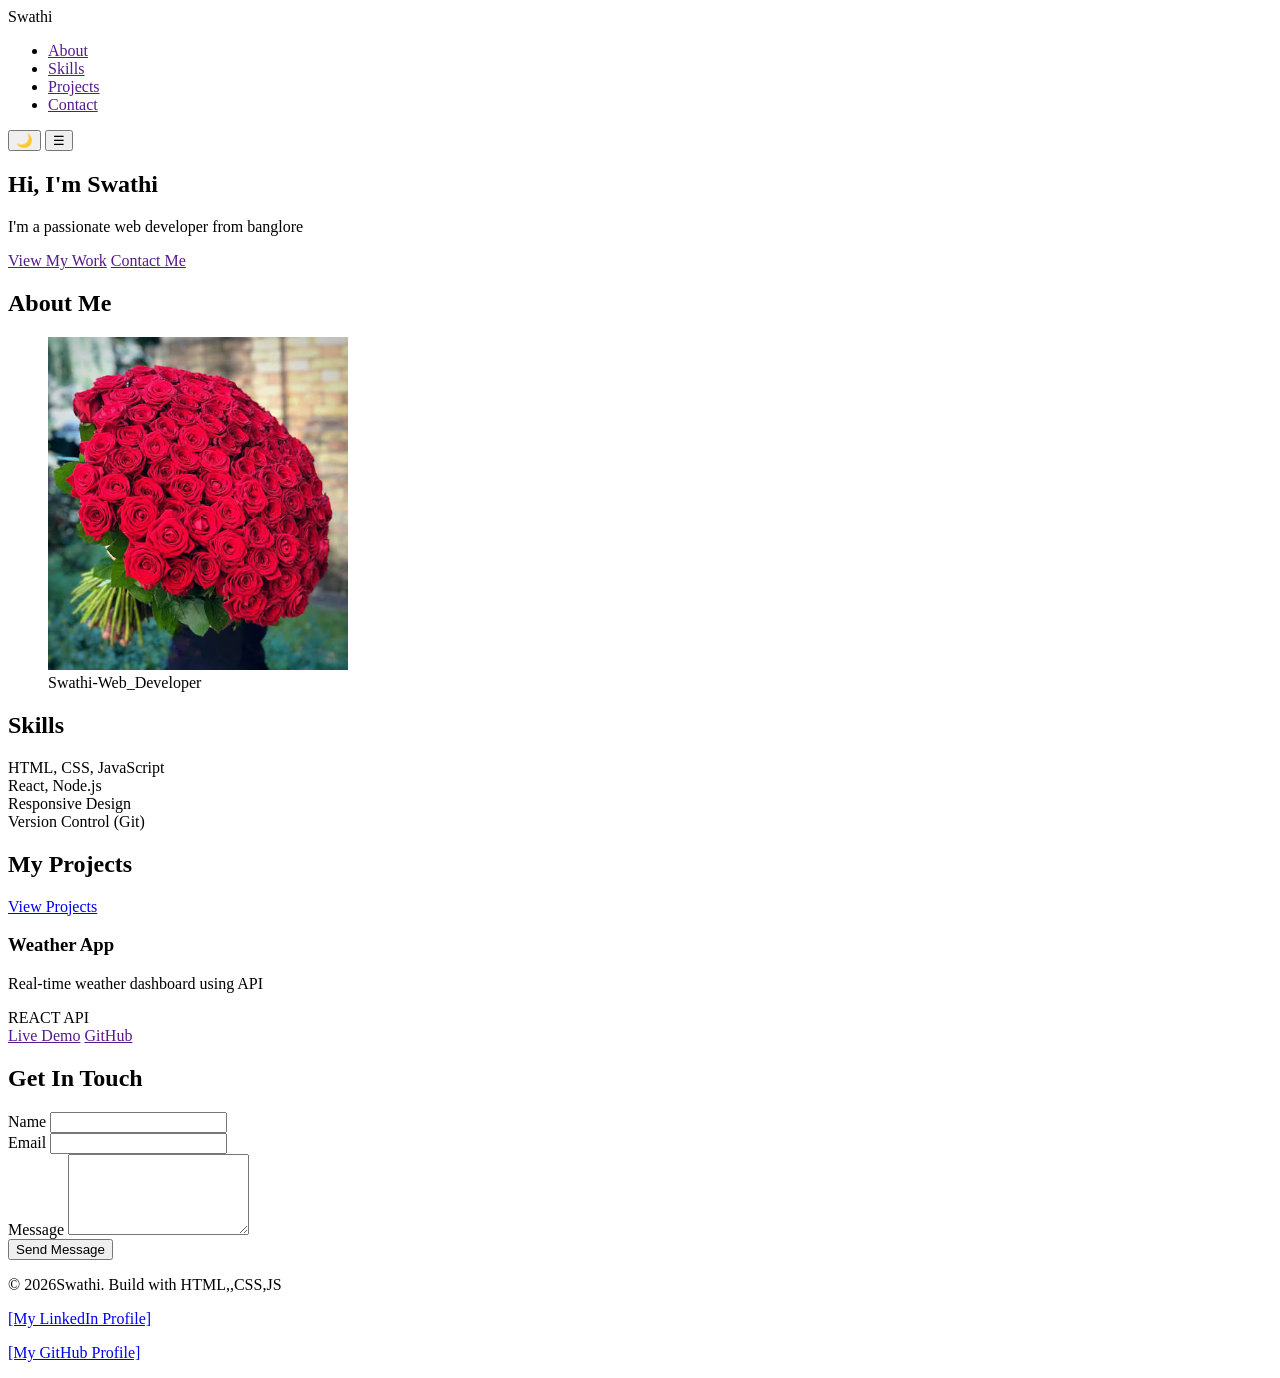
==== finalhtmlProject.html @ ddad44ba "day 4 portfolio updates" ====
<!DOCTYPE html>
<html lang="en">
<head>
    <meta charset="UTF-8">
    <meta name="viewport" content="width=device-width, initial-scale=1.0">
    <link rel="icon" type="image/jpeg" href="favicon.png">

    <!--SEO meta tags-->
    <meta name="description" content="Full stack developer specializing in React, Node.js, and modern web technologies. Available for freelance projects and collaborations.">
    <meta name="keywords" content="Swathi, Portfolio, Web Developer, React, Node.js, JavaScript, HTML, CSS, Freelance Developer">
    <meta name="author" content="Swathi">


    <!-- Open Graph Meta Tags for Social Media Sharing -->
    <meta property="og:title" content="My Portfolio | Swathi">
    <meta property="og:description" content="Full stack developer specializing in React, Node.js, and modern web technologies. Available for freelance projects and collaborations.">
    <meta property="og:image" content="images/profile.jpg">
    <meta property="og:url" content="[Your Portfolio URL]">
    <meta property="og:type" content="website">
    <!-- Twitter Card Meta Tags -->
    <meta name="twitter:card" content="summary_large_image">
    <meta name="twitter:title" content="My Portfolio | Swathi">
    <meta name="twitter:description" content="Full stack developer specializing in React, Node.js, and modern web technologies. Available for freelance projects and collaborations.">
    <meta name="twitter:image" content="images/profile.jpg">
    <title>My Portfolio | Swathi</title>
</head>
<body>
    <!-- HEADER + NAVIGATION -->
     <header class="heading">
        <nav class="nav-bar">
            <div class="icon">Swathi</div>
            <ul>
                <li><a href="">About</a></li>
                <li><a href="">Skills</a></li>
                <li><a href="">Projects</a></li>
                <li><a href="">Contact</a></li>
            </ul>
            <!-- FOR DARK MODE -->
             <button class="dark-light-theme" title="toggle light mode" aria-label="toggle light mode">🌙</button>
             <!-- Mobile Menu-->
              <button class="Menu-Bar" aria-label="Toggle-Navigation">☰</button>


        </nav>
     </header>
     <!-- MAIN Content -->
      <main>
        <!-- HERO SECTION -->
         <section id="hero" class="hero-section">
            <h1>Hi, <span class="highlight">I'm Swathi</span></h1>
            <p class="tag-line">I'm a passionate web developer from banglore</p>
            <div class="herobutton">
                <a href="" class="btn primary">View My Work</a>
                <a href="" class="btn secondary">Contact Me</a>
            </div>
         </section>
         <!-- ABOUT SECTION -->
          <section id="about" class="about-section">
            <h2>About Me</h2>
            <div class="about-content">
                <figure class="profile-picture">
                    <img src="profile1.jpg" alt="Profile pic" width="300">
                    <figcaption>Swathi-Web_Developer</figcaption>
                </figure>
            </div>
          </section>
          <!--SKILLS SECTION-->
    <section id="skills" class="skill-section">
        <h2>Skills</h2>
        <div class="skills-grid">
            <div class="skill-item">HTML, CSS, JavaScript</div>
            <div class="skill-item">React, Node.js</div>
            <div class="skill-item">Responsive Design</div>
            <div class="skill-item">Version Control (Git)</div>
        </div>
    </section>
     <!--PROJECTS SECTION-->
    <section id="projects" clas="project-section">
        <h2>My Projects</h2>
        <div class="project-grid">
           <article class="project-card" data-category="web">
                    <a href="Project1.html" class="btn">View Projects</a>
                    <h3>Weather App</h3>
                    <p>Real-time weather dashboard using API</p>
                    <div class="project-tags">
                        <span class="tag">REACT</span>
                        <span class="tag">API</span>
                    </div>
                    <a href="" class="btn">Live Demo</a>
                    <a href="" class="btn">GitHub</a>
                </article>
            </div>
 
           </section>
           
    <!-- CONTACT SECTION -->
            <section id="contact" class="contact-section">
             <h2>Get In Touch</h2>
             <form id="contact-form" action="" method="POST">
                <div class="form-goup">
                    <label for="name">Name</label>
                    <input type="text" id="name" name="name" required>
                </div>
                <div class="form-group">
                    <label for="email">Email</label>
                    <input type="email" name="email" id="email" required>
                </div>
                <div class="form-group">
                    <label for="message">Message</label>
                    <textarea name="message" id="message" rows="5" required></textarea>
                </div>
                <button type="submit">Send Message</button>
             </form>
            </section>
            <!-- FOOTER -->
             <footer class="site-footer">
                <p> &copy; <span class="footer-year">2026</span>Swathi.
                Build with HTML,,CSS,JS</p>
                <nav>
                    <a href="https://www.linkedin.com/in/swati-shetty-3b3836370" target="_blank">[My LinkedIn Profile]</a></p>
                    <a href="https://github.com/swatishetty681-web" target="_blank">[My GitHub Profile]</a></p>
                </nav>
             </footer>
      </main>
</body>
</html>
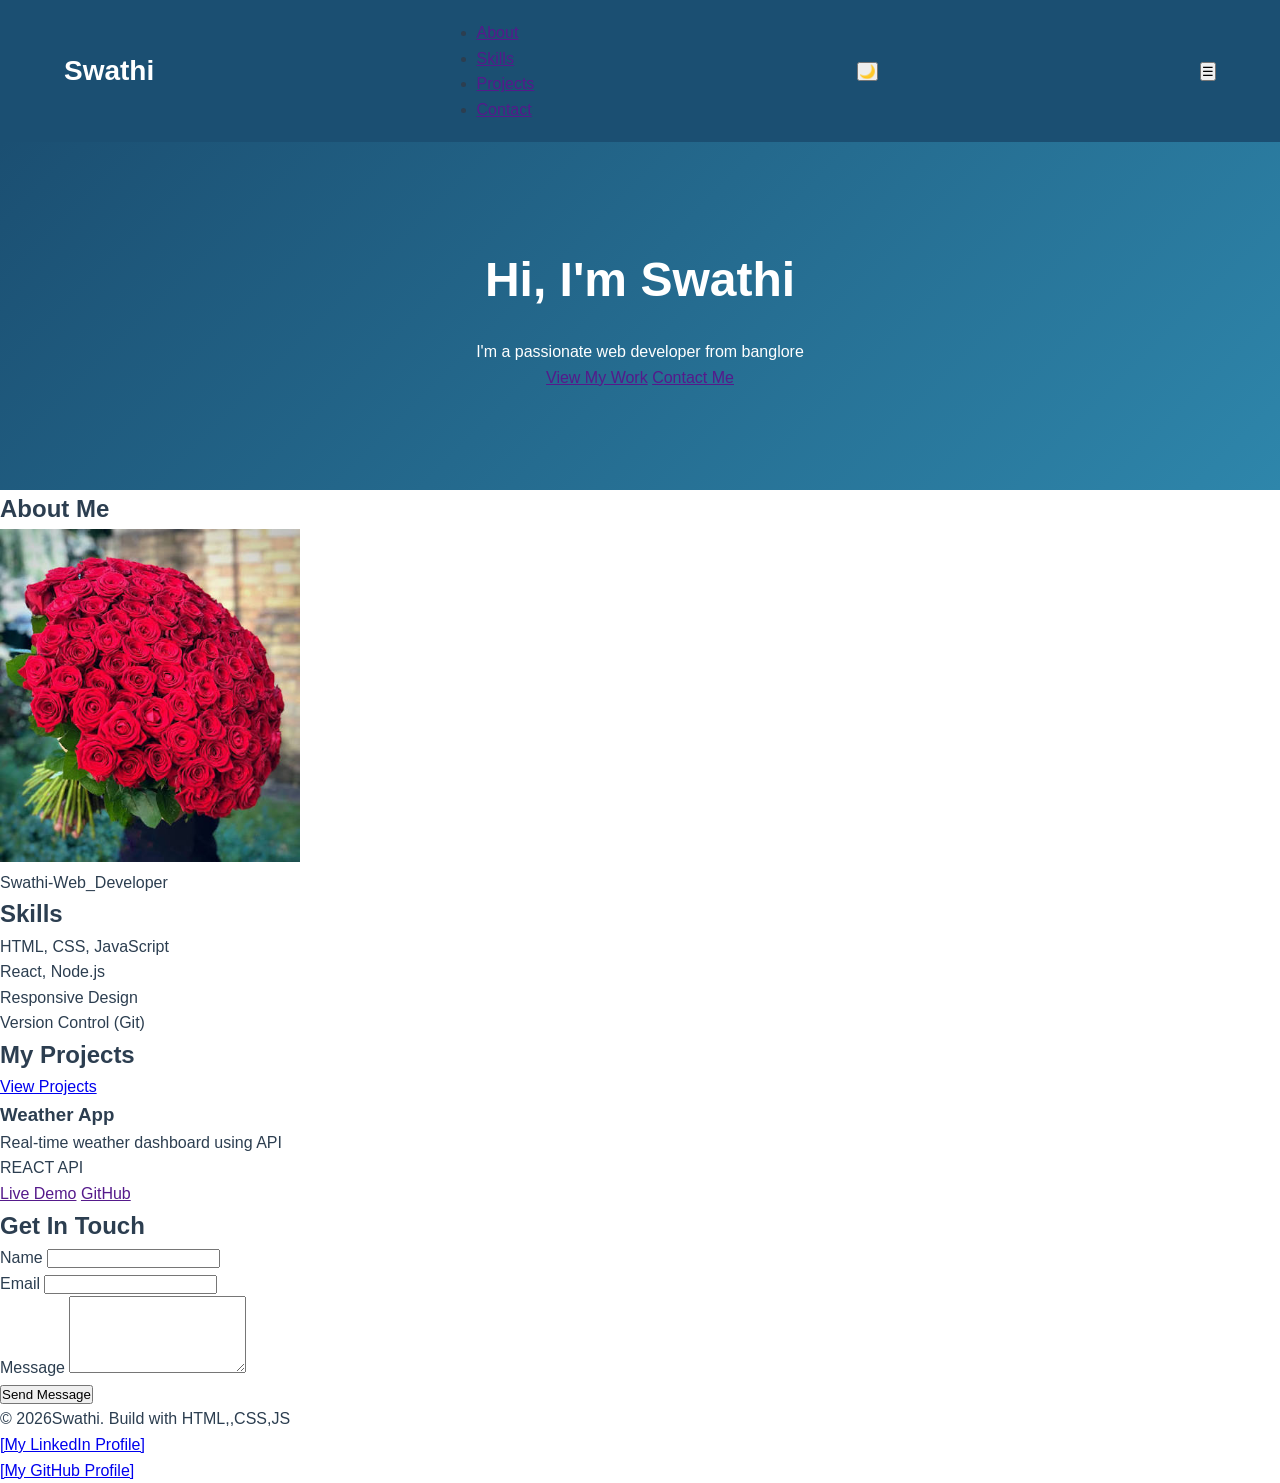
==== commit 6db624e7: "day-5_CSS_changes" ====
--- a/finalhtmlProject.html
+++ b/finalhtmlProject.html
@@ -4,6 +4,7 @@
     <meta charset="UTF-8">
     <meta name="viewport" content="width=device-width, initial-scale=1.0">
     <link rel="icon" type="image/jpeg" href="favicon.png">
+    <link rel="stylesheet" href="styles.css">
 
     <!--SEO meta tags-->
     <meta name="description" content="Full stack developer specializing in React, Node.js, and modern web technologies. Available for freelance projects and collaborations.">
@@ -26,8 +27,8 @@
 </head>
 <body>
     <!-- HEADER + NAVIGATION -->
-     <header class="heading">
-        <nav class="nav-bar">
+     <header class="site-header">
+        <nav class="navbar">
             <div class="icon">Swathi</div>
             <ul>
                 <li><a href="">About</a></li>
@@ -49,7 +50,7 @@
          <section id="hero" class="hero-section">
             <h1>Hi, <span class="highlight">I'm Swathi</span></h1>
             <p class="tag-line">I'm a passionate web developer from banglore</p>
-            <div class="herobutton">
+            <div class="hero-buttons">
                 <a href="" class="btn primary">View My Work</a>
                 <a href="" class="btn secondary">Contact Me</a>
             </div>
--- a/styles.css
+++ b/styles.css
@@ -0,0 +1,64 @@
+/* styles.css - Start styling your portfolio website here */
+/* ----RESET & BASE---- */
+*{
+    margin: 0;
+    padding: 0;
+    box-sizing: border-box;
+}
+
+/* CSS Custom Properties (variables)- DRY Principle */
+:root {
+    --primary: #1B4F72;
+    --accent: #F18F01;
+    --text: #2C3E50;
+    --light: #F4F6F8;
+    --white: #FFFFFF;
+    --font-main: 'Segoe UI', Tahoma, Geneva, Verdana, sans-serif;
+}
+body {
+    font-family: var(--font-main);
+    color: var(--text);
+    line-height: 1.6;
+    background-color: var(--white);
+ }
+ /* NAVIGATION */
+ .navbar{
+    display: flex;
+    justify-content: space-between;
+    align-items: center;
+    padding: 20px 5%;
+    background: var(--primary);
+    position: sticky;
+    top: 0;
+    z-index: 1000;
+ }
+ .icon{
+    font-size: 28px;
+    font-weight: bold;
+    color: var(--white)
+ }
+ .nav-links {
+    list-style: none;
+    display: flex;
+    gap: 30px;
+ }
+ .nav-links a {
+    color: var(--white);
+    text-decoration: none;
+    font-weight: 500;
+    transition: color 0.3s;
+ }
+ nav-links a:hover {
+    color: var(--accent);
+
+ }
+.hero-section {
+    text-align: center;
+    padding: 100px 5%;
+    background: linear-gradient(135deg, var(--primary),#2E86AB);
+    color: var(--white);
+}
+.hero-section h1 {
+    font-size: 3rem;
+    margin-bottom: 20px;
+}
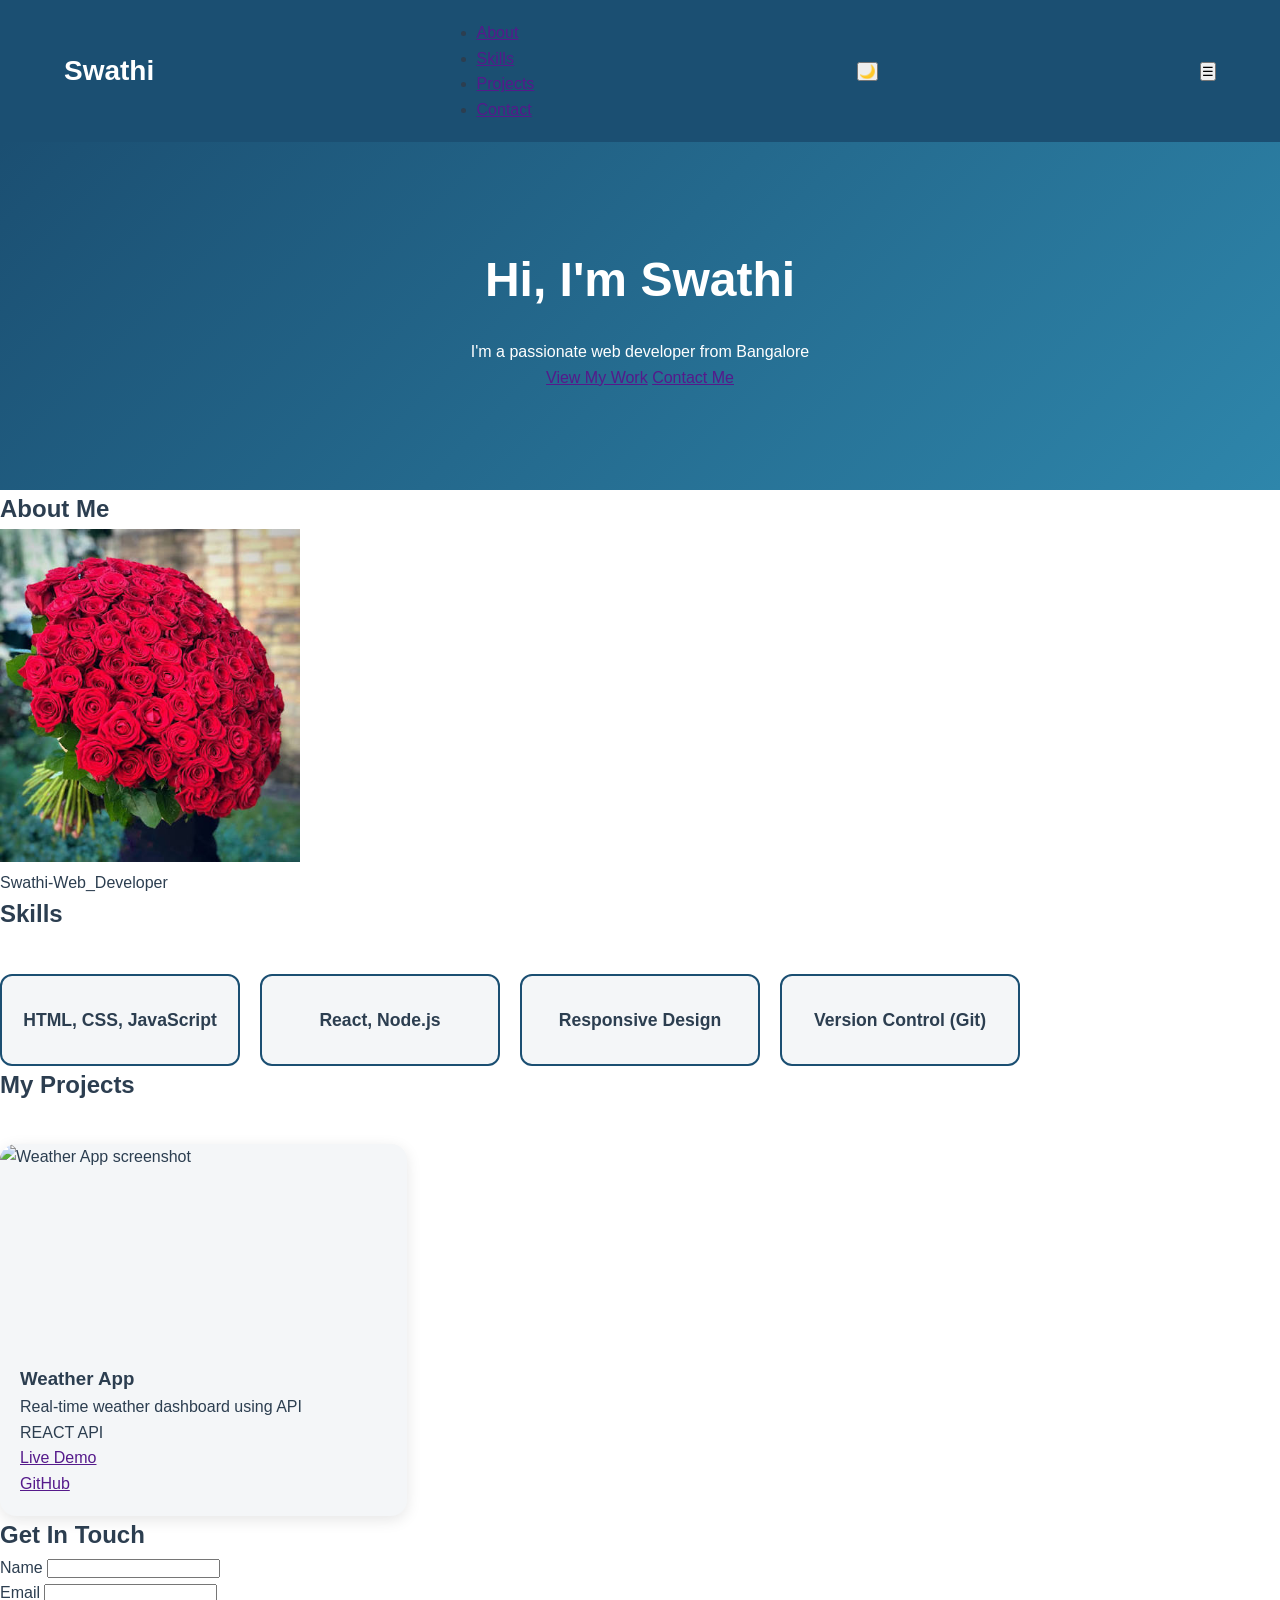
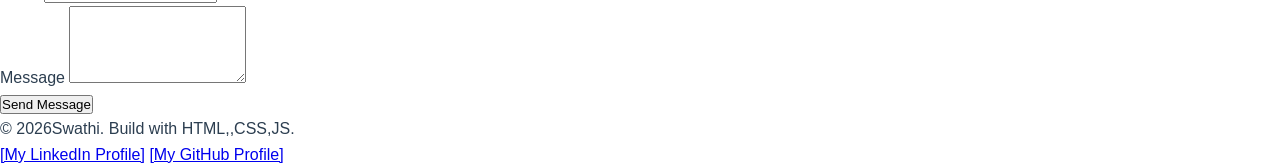
==== commit f2c06d17: "day-6 portfolio updates" ====
--- a/finalhtmlProject.html
+++ b/finalhtmlProject.html
@@ -3,7 +3,7 @@
 <head>
     <meta charset="UTF-8">
     <meta name="viewport" content="width=device-width, initial-scale=1.0">
-    <link rel="icon" type="image/jpeg" href="favicon.png">
+    <link rel="icon" type="image/png" href="favicon.png">
     <link rel="stylesheet" href="styles.css">
 
     <!--SEO meta tags-->
@@ -15,14 +15,14 @@
     <!-- Open Graph Meta Tags for Social Media Sharing -->
     <meta property="og:title" content="My Portfolio | Swathi">
     <meta property="og:description" content="Full stack developer specializing in React, Node.js, and modern web technologies. Available for freelance projects and collaborations.">
-    <meta property="og:image" content="images/profile.jpg">
-    <meta property="og:url" content="[Your Portfolio URL]">
+    <meta property="og:image" content="images/profile1.jpg">
+    <meta property="og:url" content="https://github.com/swatishetty681-web/portfolio_website_Swathi">
     <meta property="og:type" content="website">
     <!-- Twitter Card Meta Tags -->
     <meta name="twitter:card" content="summary_large_image">
     <meta name="twitter:title" content="My Portfolio | Swathi">
     <meta name="twitter:description" content="Full stack developer specializing in React, Node.js, and modern web technologies. Available for freelance projects and collaborations.">
-    <meta name="twitter:image" content="images/profile.jpg">
+    <meta name="twitter:image" content="images/profile1.jpg">
     <title>My Portfolio | Swathi</title>
 </head>
 <body>
@@ -49,7 +49,7 @@
         <!-- HERO SECTION -->
          <section id="hero" class="hero-section">
             <h1>Hi, <span class="highlight">I'm Swathi</span></h1>
-            <p class="tag-line">I'm a passionate web developer from banglore</p>
+            <p class="tag-line">I'm a passionate web developer from Bangalore</p>
             <div class="hero-buttons">
                 <a href="" class="btn primary">View My Work</a>
                 <a href="" class="btn secondary">Contact Me</a>
@@ -66,7 +66,7 @@
             </div>
           </section>
           <!--SKILLS SECTION-->
-    <section id="skills" class="skill-section">
+    <section id="skills" class="skills-section">
         <h2>Skills</h2>
         <div class="skills-grid">
             <div class="skill-item">HTML, CSS, JavaScript</div>
@@ -76,11 +76,12 @@
         </div>
     </section>
      <!--PROJECTS SECTION-->
-    <section id="projects" clas="project-section">
+    <section id="projects" class="project-section">
         <h2>My Projects</h2>
-        <div class="project-grid">
+        <div class="projects-grid">
            <article class="project-card" data-category="web">
-                    <a href="Project1.html" class="btn">View Projects</a>
+                    <img src="https://encrypted-tbn0.gstatic.com/images?q=tbn:ANd9GcQGrBbNiFHW6ifbTAX8yzA-WjAIqeWjIUy2VFXUddBP1Q&s=10" alt="Weather App screenshot">
+                    <div class="project-card-body">
                     <h3>Weather App</h3>
                     <p>Real-time weather dashboard using API</p>
                     <div class="project-tags">
@@ -91,14 +92,13 @@
                     <a href="" class="btn">GitHub</a>
                 </article>
             </div>
- 
            </section>
            
     <!-- CONTACT SECTION -->
             <section id="contact" class="contact-section">
              <h2>Get In Touch</h2>
              <form id="contact-form" action="" method="POST">
-                <div class="form-goup">
+                <div class="form-group">
                     <label for="name">Name</label>
                     <input type="text" id="name" name="name" required>
                 </div>
@@ -115,11 +115,13 @@
             </section>
             <!-- FOOTER -->
              <footer class="site-footer">
-                <p> &copy; <span class="footer-year">2026</span>Swathi.
-                Build with HTML,,CSS,JS</p>
+            <p>
+                 &copy; <span class="footer-year">2026</span>Swathi.
+                Build with HTML,,CSS,JS.
+            </p>
                 <nav>
-                    <a href="https://www.linkedin.com/in/swati-shetty-3b3836370" target="_blank">[My LinkedIn Profile]</a></p>
-                    <a href="https://github.com/swatishetty681-web" target="_blank">[My GitHub Profile]</a></p>
+                    <a href="https://www.linkedin.com/in/swati-shetty-3b3836370" target="_blank">[My LinkedIn Profile]</a>
+                    <a href="https://github.com/swatishetty681-web" target="_blank">[My GitHub Profile]</a>
                 </nav>
              </footer>
       </main>
--- a/styles.css
+++ b/styles.css
@@ -62,3 +62,54 @@
     font-size: 3rem;
     margin-bottom: 20px;
 }
+.skills-grid{
+   display: grid;
+   grid-template-columns: repeat(auto-fill,minmax(200px,1fr));
+   gap: 20px;
+   margin-top: 40px;
+}
+.skill-item{
+   background: var(--light);
+   border: 2px solid var(--primary);
+   border-radius: 12px;
+   padding: 30px 20px;
+   text-align: center;
+   font-weight: bold;
+   font-size: 1.1rem;
+   transition: transform 0.3s, box-shadow 0.3s;
+}
+.skill-item:hover{
+   transform: translateY(-10px);
+   box-shadow: 0 10px 20px rgba(0, 0, 0, 0.2);
+}
+.projects-grid{
+   display: grid;
+   grid-template-columns: repeat(auto-fill,minmax(300px,1fr));
+   gap: 30px;
+   margin-top: 40px;
+}
+.project-card{
+   background: var(--light);
+   border-radius: 16px;
+   overflow: hidden;
+   box-shadow: 0 4px 15px rgba(0, 0, 0, 0.1);
+   transition: transform 0.3s, box-shadow 0.3s;
+   display: flex;
+   flex-direction: column;
+}
+.project-card:hover{
+   transform: translateY(-8px);
+   box-shadow: 0 15px 40px rgba(0, 0, 0, 0.2);
+}
+.project-card img{
+   width: 100%;
+   height: 200px;
+   object-fit: cover;
+}
+.project-card-body{
+   padding: 20px;
+   flex: 1;
+   display: flex;
+   flex-direction: column;
+}
+
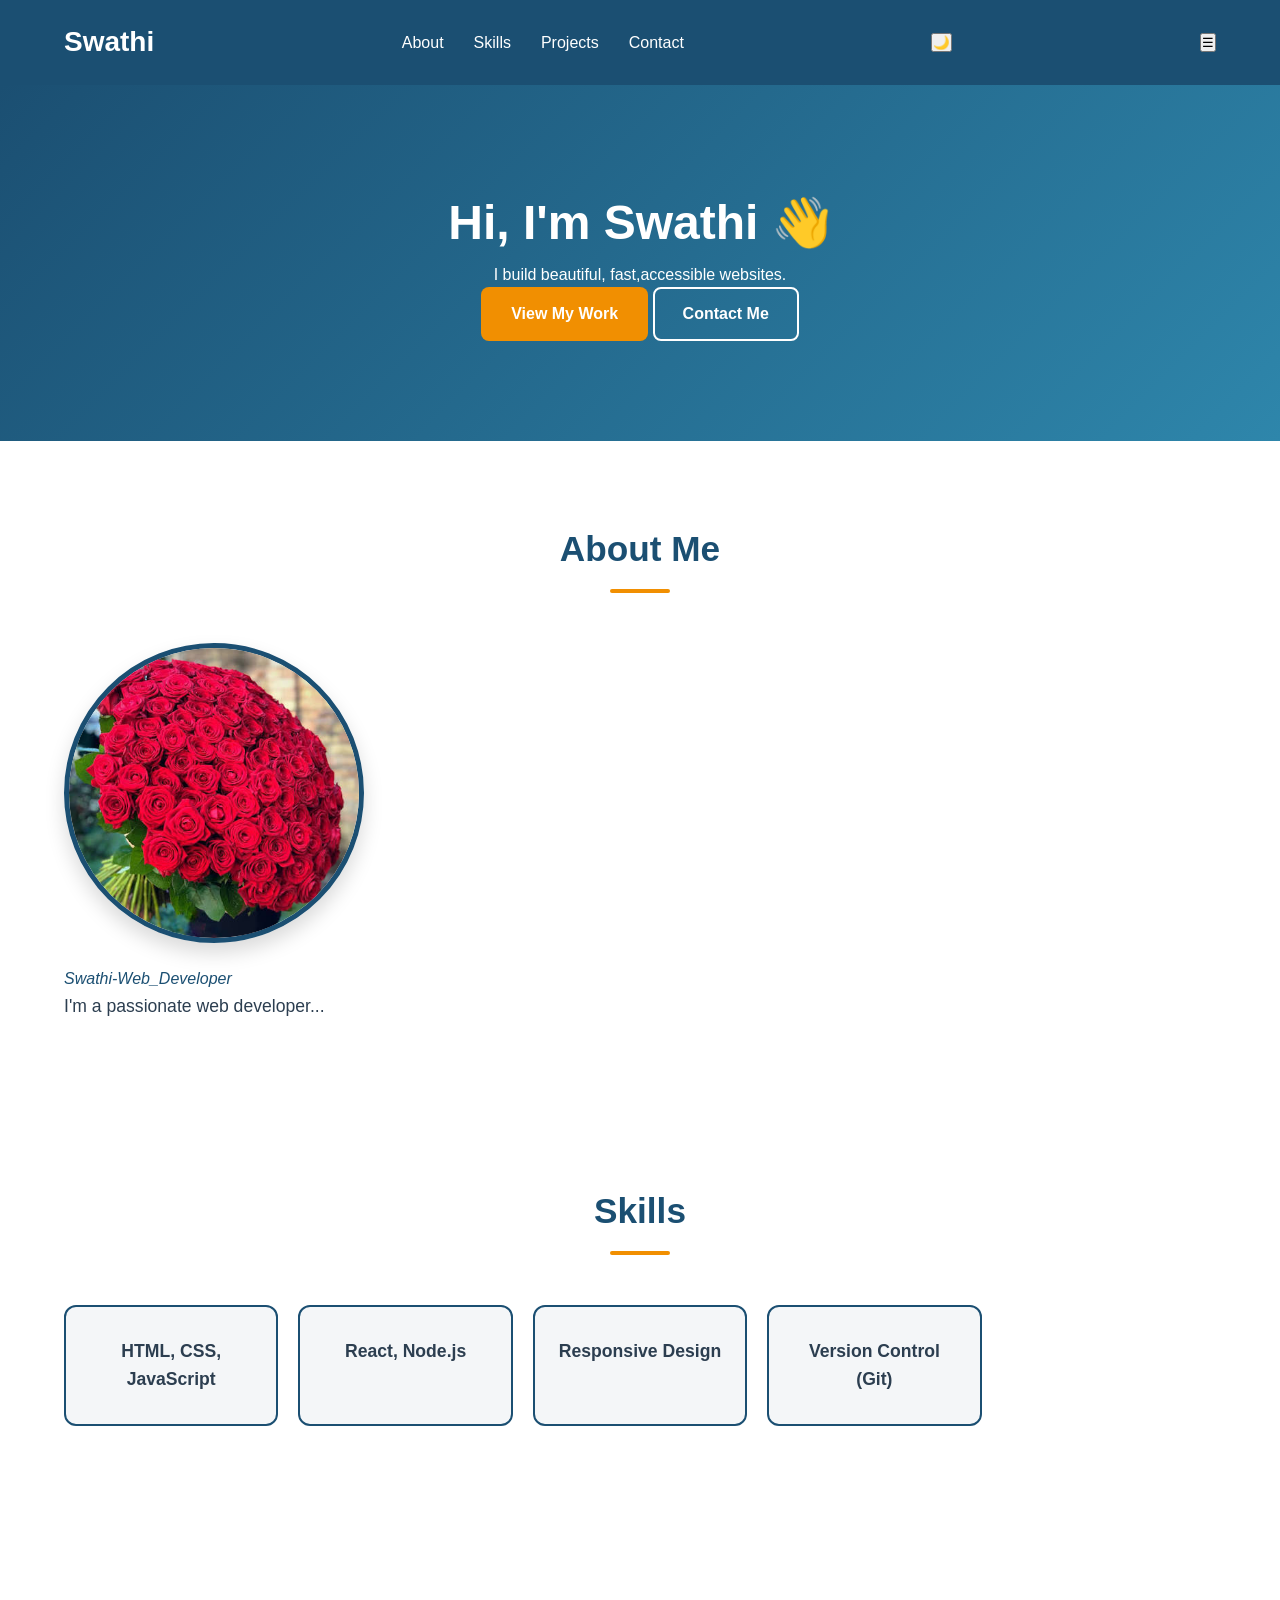
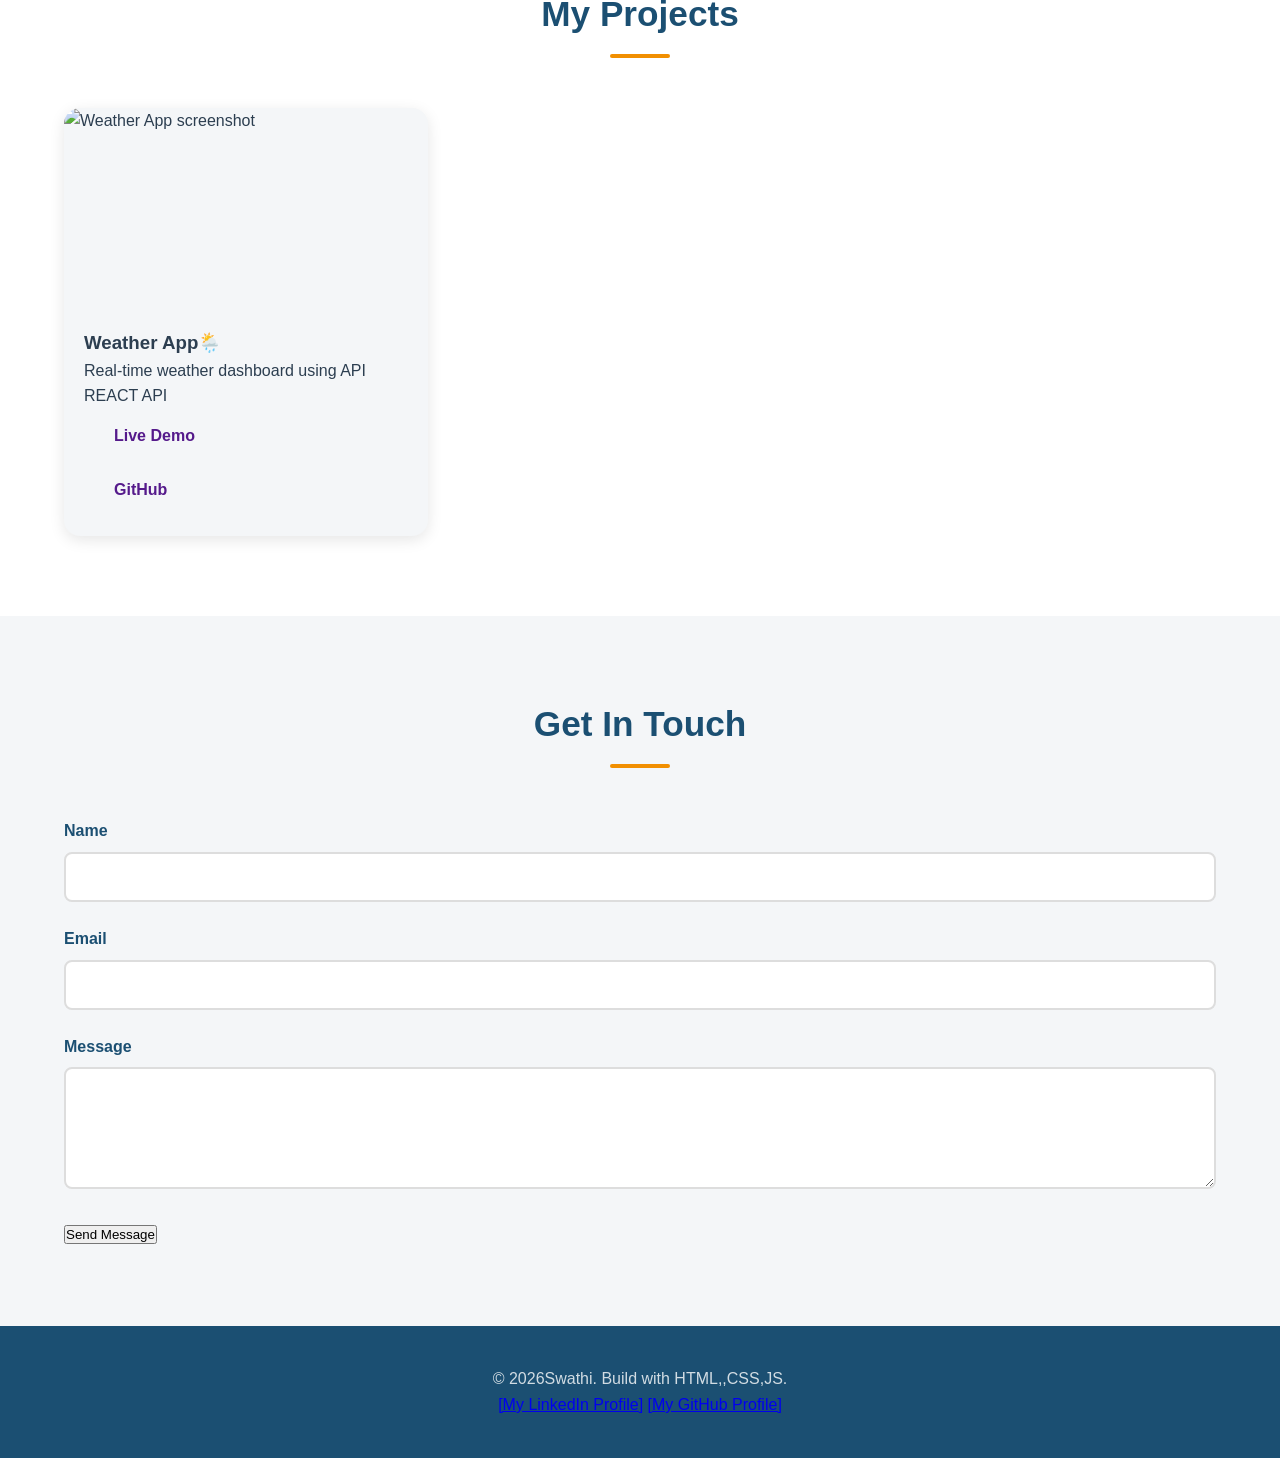
==== commit 445670bb: "day-7 CSS updates" ====
--- a/finalhtmlProject.html
+++ b/finalhtmlProject.html
@@ -30,16 +30,16 @@
      <header class="site-header">
         <nav class="navbar">
             <div class="icon">Swathi</div>
-            <ul>
-                <li><a href="">About</a></li>
-                <li><a href="">Skills</a></li>
-                <li><a href="">Projects</a></li>
-                <li><a href="">Contact</a></li>
+            <ul class="nav-links">
+                <li><a href="#about">About</a></li>
+                <li><a href="#skills">Skills</a></li>
+                <li><a href="#projects">Projects</a></li>
+                <li><a href="#contact">Contact</a></li>
             </ul>
             <!-- FOR DARK MODE -->
              <button class="dark-light-theme" title="toggle light mode" aria-label="toggle light mode">🌙</button>
              <!-- Mobile Menu-->
-              <button class="Menu-Bar" aria-label="Toggle-Navigation">☰</button>
+              <button class="Menu-toggle" aria-label="Toggle-Navigation">☰</button>
 
 
         </nav>
@@ -48,21 +48,24 @@
       <main>
         <!-- HERO SECTION -->
          <section id="hero" class="hero-section">
-            <h1>Hi, <span class="highlight">I'm Swathi</span></h1>
-            <p class="tag-line">I'm a passionate web developer from Bangalore</p>
+            <h1>Hi, <span class="highlight">I'm Swathi </span>👋</h1>
+            <p class="tag-line">I build beautiful, fast,accessible websites.</p>
             <div class="hero-buttons">
-                <a href="" class="btn primary">View My Work</a>
-                <a href="" class="btn secondary">Contact Me</a>
+                <a href="#projects" class="btn btn-primary">View My Work</a>
+                <a href="#contact" class="btn btn-secondary">Contact Me</a>
             </div>
          </section>
          <!-- ABOUT SECTION -->
           <section id="about" class="about-section">
             <h2>About Me</h2>
             <div class="about-content">
-                <figure class="profile-picture">
+                <figure class="profile-figure">
                     <img src="profile1.jpg" alt="Profile pic" width="300">
                     <figcaption>Swathi-Web_Developer</figcaption>
                 </figure>
+                <div class="about-text">
+                    <p>I'm a passionate web developer...</p>
+                </div>
             </div>
           </section>
           <!--SKILLS SECTION-->
@@ -82,7 +85,7 @@
            <article class="project-card" data-category="web">
                     <img src="https://encrypted-tbn0.gstatic.com/images?q=tbn:ANd9GcQGrBbNiFHW6ifbTAX8yzA-WjAIqeWjIUy2VFXUddBP1Q&s=10" alt="Weather App screenshot">
                     <div class="project-card-body">
-                    <h3>Weather App</h3>
+                    <h3>Weather App🌦️</h3>
                     <p>Real-time weather dashboard using API</p>
                     <div class="project-tags">
                         <span class="tag">REACT</span>
@@ -90,6 +93,7 @@
                     </div>
                     <a href="" class="btn">Live Demo</a>
                     <a href="" class="btn">GitHub</a>
+                    </div>
                 </article>
             </div>
            </section>
--- a/styles.css
+++ b/styles.css
@@ -48,7 +48,7 @@
     font-weight: 500;
     transition: color 0.3s;
  }
- nav-links a:hover {
+ .nav-links a:hover {
     color: var(--accent);
 
  }
@@ -60,8 +60,8 @@
 }
 .hero-section h1 {
     font-size: 3rem;
-    margin-bottom: 20px;
-}
+}
+
 .skills-grid{
    display: grid;
    grid-template-columns: repeat(auto-fill,minmax(200px,1fr));
@@ -113,3 +113,188 @@
    flex-direction: column;
 }
 
+.btn{
+    display: inline-block;
+    padding: 12px 28px;
+    border-radius: 8px;
+    text-decoration: none;
+    font-weight: 600;
+    font-size: 1rem;
+    cursor: pointer;
+    border: 2px solid transparent;
+    transition: all 0.3s ease;
+}
+.btn-primary{
+    background: var(--accent);
+    color: var(--white);
+}
+.btn-primary:hover{
+    background: transparent;
+    color: var(--accent);
+    border-color: var(--accent);
+}
+.btn-secondary{
+    background: transparent;
+    color: var(--white);
+    border-color: var(--white);
+}
+.btn-secondary:hover{
+    background: var(--white);
+    color: var(--primary);
+}
+
+/* --About Section-- */
+.about-content{
+    /* display: flex; */
+    align-items: center;
+    justify-content: center;
+    gap:50px;
+    max-width: 1000px;
+    /*margin: 0 auto;*/
+}
+/* .profile-figure{
+    flex: 1;
+    text-align: center;
+} */
+/* Make the profile picture look professional */
+.profile-figure img{
+    width: 100%;
+    max-width: 300px;
+    aspect-ratio: 1/1; /* Maintain square aspect ratio */
+    object-fit: cover; /* Ensure the image covers the area without distortion */
+    border-radius: 50%; /* Circular profile picture */
+    border: 5px solid var(--primary);
+    box-shadow: 0 10px 20px rgba(0,0,0,0.15);
+    transition: transform 0.3s ease;
+}
+.profile-figure img:hover{
+    transform: scale(1.05); /* Slight zoom effect on hover */
+}
+.profile-figure figcaption{
+    margin-top: 15px;
+    font-style: italic;
+    font-weight: 500;
+    color: var(--primary);
+}
+.about-text{
+    flex: 1;
+    font-size: 1.1rem;
+    line-height: 1.8;
+}
+/* === SECTION STYLES === */
+section{
+    padding: 80px 5%;
+}
+section h2{
+    text-align: center;
+    font-size: 2.2rem;
+    margin-bottom: 50px;
+    color: var(--primary);
+}
+ 
+section h2::after{
+    content: '';
+    display: block;
+    width: 60px;
+    height: 4px;
+    background: var(--accent);
+    margin: 12px auto 0;
+    border-radius: 2px;
+}
+/* === ANIMATIONS === */
+@keyframes fadeInUp{
+    from { opacity: 0; transform: translateY(30px); }
+    to { opacity: 1; transform: translateY(0); }
+}
+.hero-section h1{
+    animation: fadeInUp 0.8s ease 0.2s both;
+}
+.tagline{
+    animation: fadeInUp 0.8s ease 0.4s both;
+}
+.hero-buttons{
+    animation: fadeInUp 0.8s ease 0.6s both;
+}
+ 
+/* === CONTACT FORM === */
+.contact-section{
+    background: var(--light);
+}
+ 
+.form-group{
+    margin-bottom: 24px;
+}
+ 
+.form-group label{
+    display: block;
+    margin-bottom: 8px;
+    font-weight: 600;
+    color: var(--primary);
+}
+ 
+.form-group input,
+.form-group textarea,
+.form-select{
+    width: 100%;
+    padding: 14px 16px;
+    border: 2px solid #DDD;
+    border-radius: 8px;
+    font-size: 1rem;
+    transition: border-color 0.3s;
+}
+.form-group input:focus,
+.form-group textarea:focus,
+.form-group .form-select:focus{
+    border-color: var(--primary);
+    outline: none;
+    box-shadow: 0 0 0 3px rgba(27, 79, 114, 0.2);
+}
+ 
+/* === FOOTER === */
+.site-footer{
+    background: var(--primary);
+    color: rgba(255, 255, 255, 0.8);
+    text-align: center;
+    padding: 40px 5%;
+}
+ 
+/* === RESPONSIVE === */
+@media (max-width: 768px){
+    .nav-links{ display: none;}
+    .menu-toggle {display: block;}
+    .hero-section h1 {font-size: 2rem;}
+    .projects-grid {grid-template-columns: 1fr;}
+}
+ 
+/* CSS ADDED FOR MENU TOGGLE */
+/* === MOBILE NAVIGATION ==== */
+.menu-toggle{
+    display: none;
+    background: none;
+    border: none;
+    color: #fff;
+    font-size: 30px;
+    cursor: pointer;
+ 
+}
+@media (max-width:768px){
+    .menu-toggle{
+        display:block;
+    }
+    .nav-links{
+        display:none;
+        position:absolute;
+        top:70px;
+        left:0;
+        width:100%;
+        background:#1B4F72;
+        flex-direction:column;
+        text-align:center;
+        padding:20px 0;
+        gap:20px;
+    }
+.nav-links.open{
+        display:flex;
+ 
+    }
+}
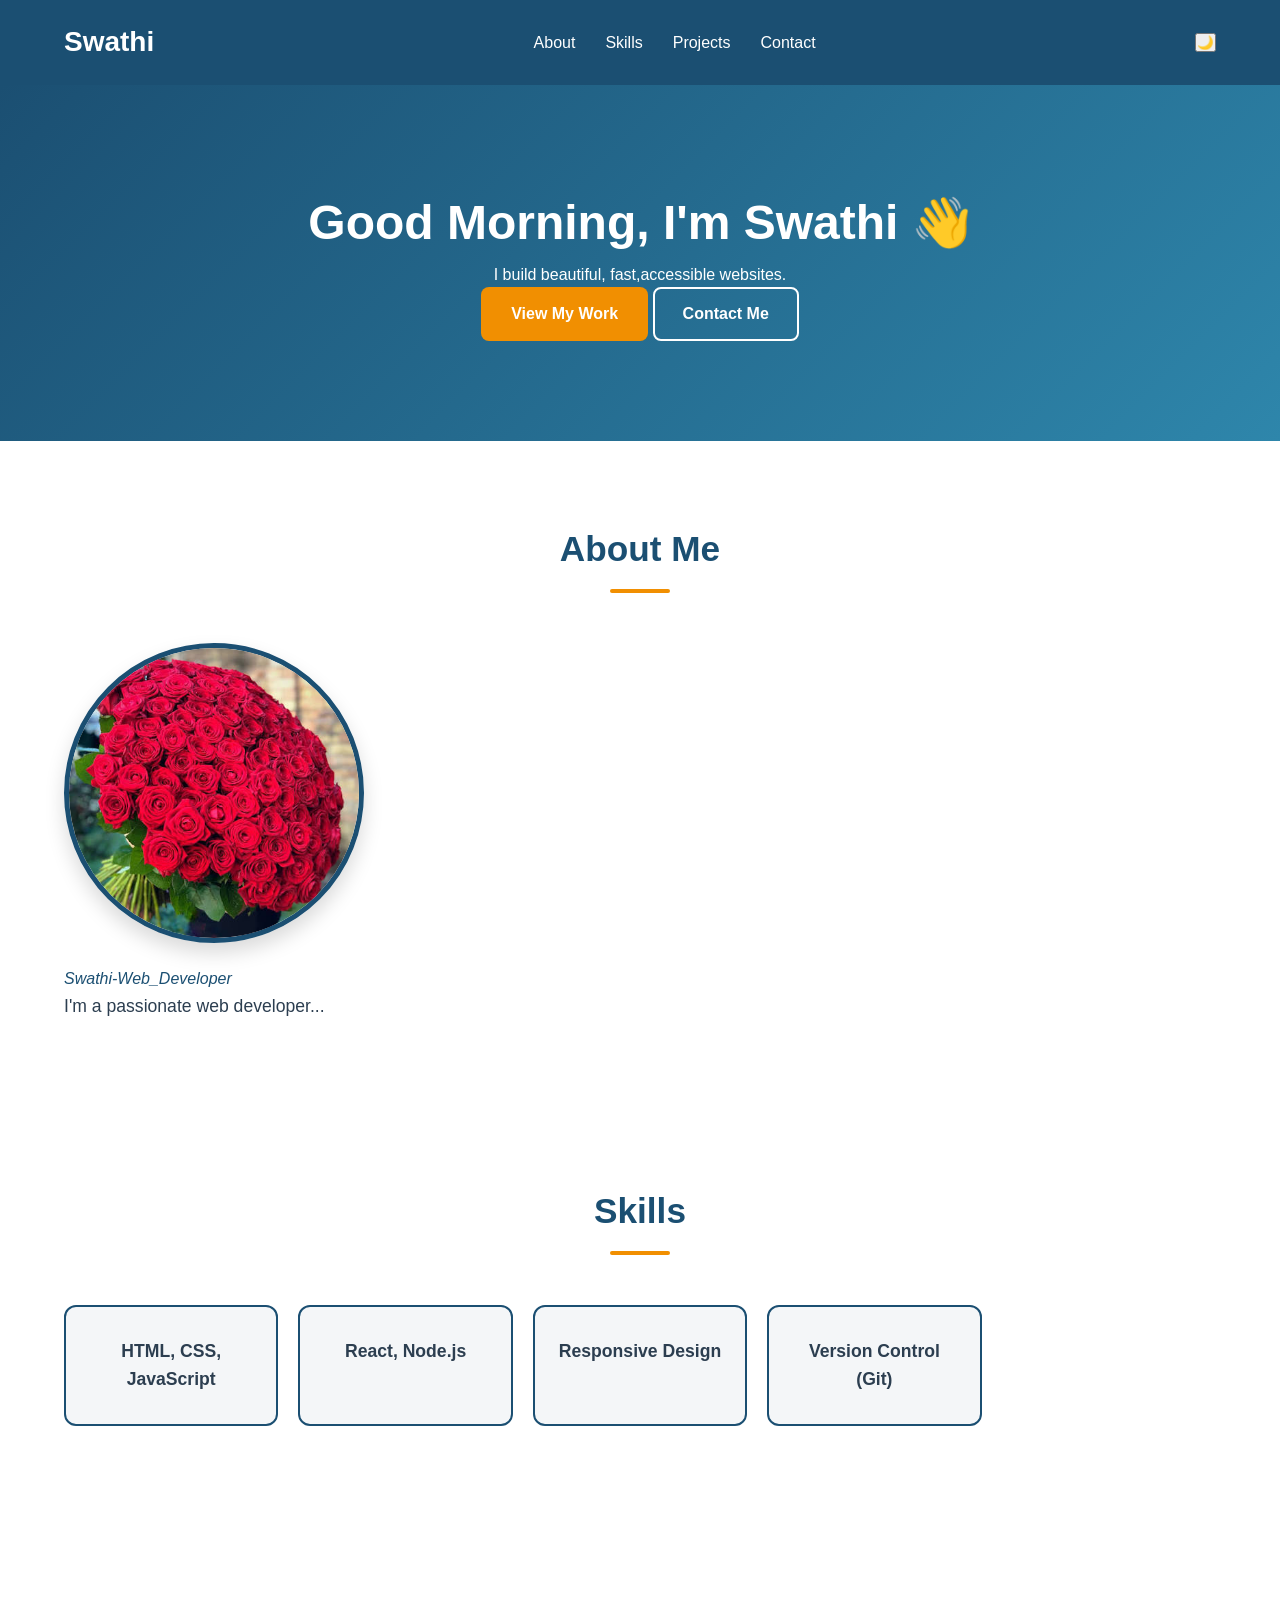
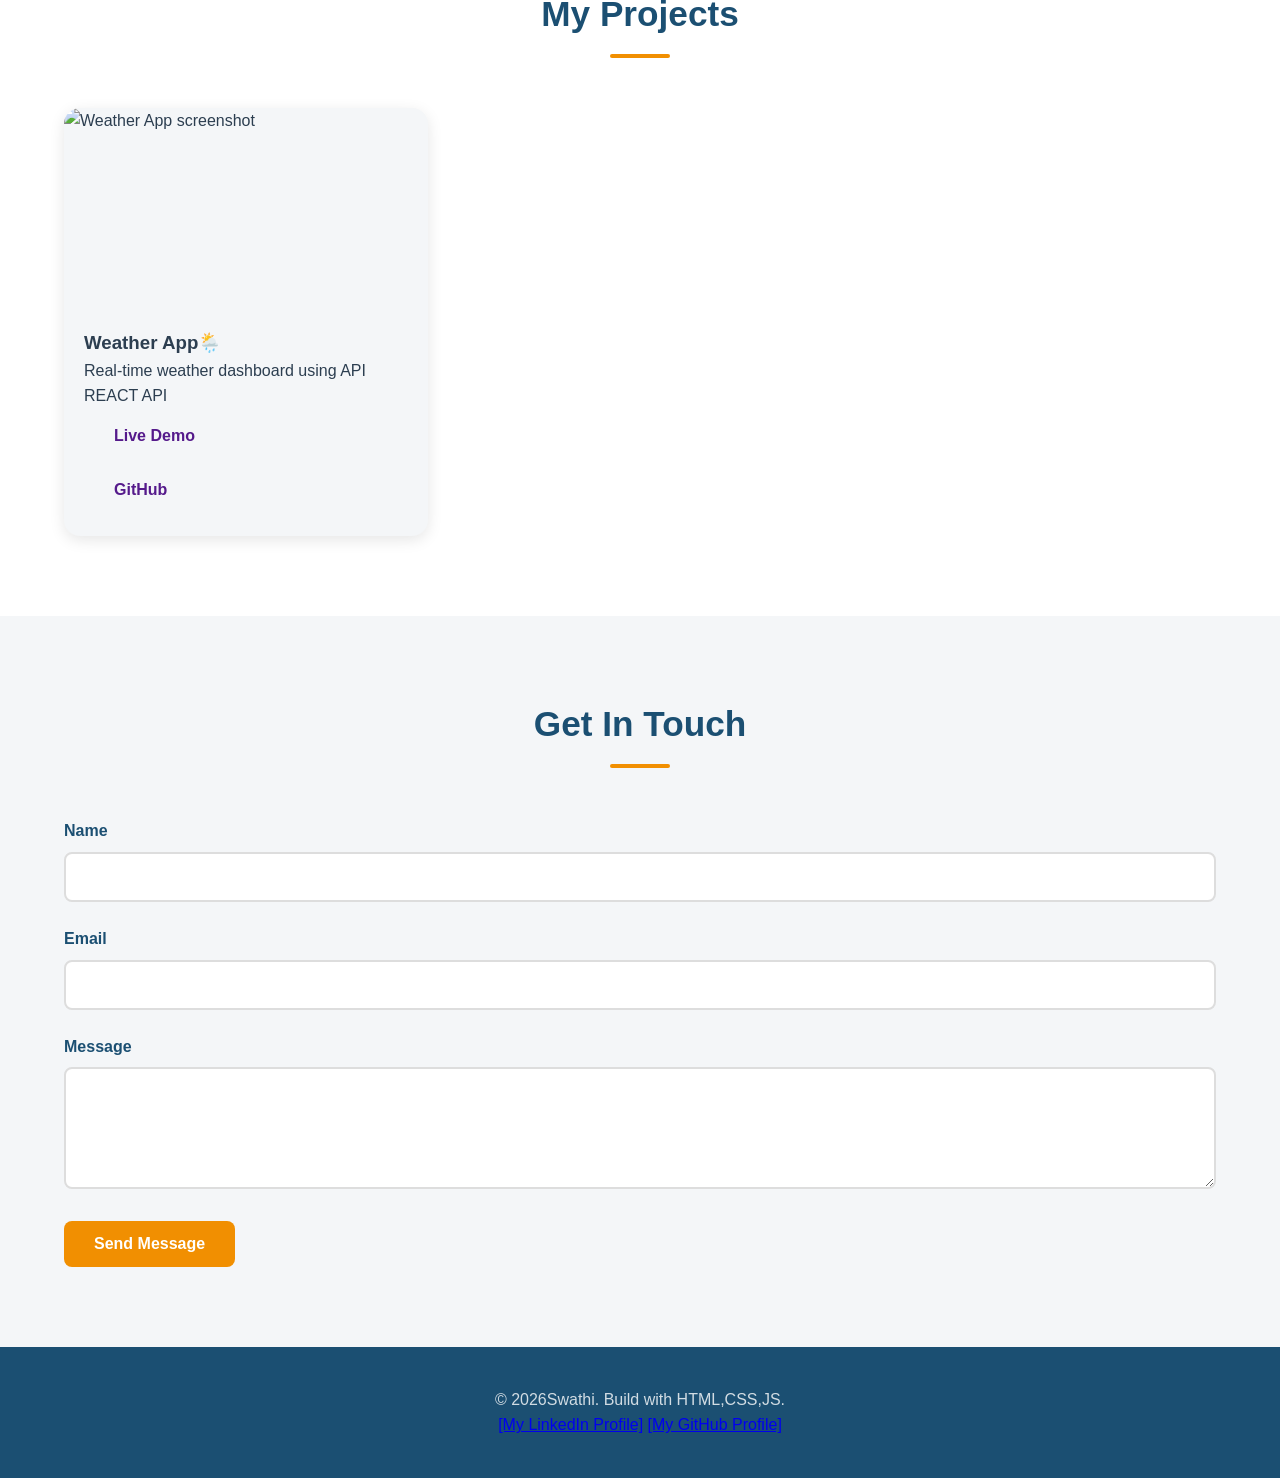
==== commit 174b86cf: "day-8 JS updates" ====
--- a/finalhtmlProject.html
+++ b/finalhtmlProject.html
@@ -4,8 +4,8 @@
     <meta charset="UTF-8">
     <meta name="viewport" content="width=device-width, initial-scale=1.0">
     <link rel="icon" type="image/png" href="favicon.png">
-    <link rel="stylesheet" href="styles.css">
-
+    <link rel="stylesheet" href="styles.css"> <!--day-5-->
+   
     <!--SEO meta tags-->
     <meta name="description" content="Full stack developer specializing in React, Node.js, and modern web technologies. Available for freelance projects and collaborations.">
     <meta name="keywords" content="Swathi, Portfolio, Web Developer, React, Node.js, JavaScript, HTML, CSS, Freelance Developer">
@@ -14,16 +14,19 @@
 
     <!-- Open Graph Meta Tags for Social Media Sharing -->
     <meta property="og:title" content="My Portfolio | Swathi">
-    <meta property="og:description" content="Full stack developer specializing in React, Node.js, and modern web technologies. Available for freelance projects and collaborations.">
+    <meta property="og:description" content="Full stack developer specializing in React, Node.js, and modern web technologies.
+     Available for freelance projects and collaborations.">
     <meta property="og:image" content="images/profile1.jpg">
     <meta property="og:url" content="https://github.com/swatishetty681-web/portfolio_website_Swathi">
     <meta property="og:type" content="website">
     <!-- Twitter Card Meta Tags -->
     <meta name="twitter:card" content="summary_large_image">
     <meta name="twitter:title" content="My Portfolio | Swathi">
-    <meta name="twitter:description" content="Full stack developer specializing in React, Node.js, and modern web technologies. Available for freelance projects and collaborations.">
+    <meta name="twitter:description" content="Full stack developer specializing in React, Node.js, and modern web technologies.
+     Available for freelance projects and collaborations.">
     <meta name="twitter:image" content="images/profile1.jpg">
     <title>My Portfolio | Swathi</title>
+    
 </head>
 <body>
     <!-- HEADER + NAVIGATION -->
@@ -39,7 +42,7 @@
             <!-- FOR DARK MODE -->
              <button class="dark-light-theme" title="toggle light mode" aria-label="toggle light mode">🌙</button>
              <!-- Mobile Menu-->
-              <button class="Menu-toggle" aria-label="Toggle-Navigation">☰</button>
+              <button class="menu-toggle" aria-label="Toggle-Navigation">☰</button>
 
 
         </nav>
@@ -95,6 +98,7 @@
                     <a href="" class="btn">GitHub</a>
                     </div>
                 </article>
+                
             </div>
            </section>
            
@@ -114,14 +118,14 @@
                     <label for="message">Message</label>
                     <textarea name="message" id="message" rows="5" required></textarea>
                 </div>
-                <button type="submit">Send Message</button>
+                <button type="submit" class="btn btn-primary">Send Message</button>
              </form>
             </section>
             <!-- FOOTER -->
              <footer class="site-footer">
             <p>
                  &copy; <span class="footer-year">2026</span>Swathi.
-                Build with HTML,,CSS,JS.
+                Build with HTML,CSS,JS.
             </p>
                 <nav>
                     <a href="https://www.linkedin.com/in/swati-shetty-3b3836370" target="_blank">[My LinkedIn Profile]</a>
@@ -129,5 +133,6 @@
                 </nav>
              </footer>
       </main>
+       <script src="script.js"></script> <!--Day 8 -->
 </body>
 </html>
--- a/styles.css
+++ b/styles.css
@@ -88,6 +88,7 @@
    gap: 30px;
    margin-top: 40px;
 }
+
 .project-card{
    background: var(--light);
    border-radius: 16px;
@@ -209,7 +210,7 @@
 .hero-section h1{
     animation: fadeInUp 0.8s ease 0.2s both;
 }
-.tagline{
+.tag-line{
     animation: fadeInUp 0.8s ease 0.4s both;
 }
 .hero-buttons{
